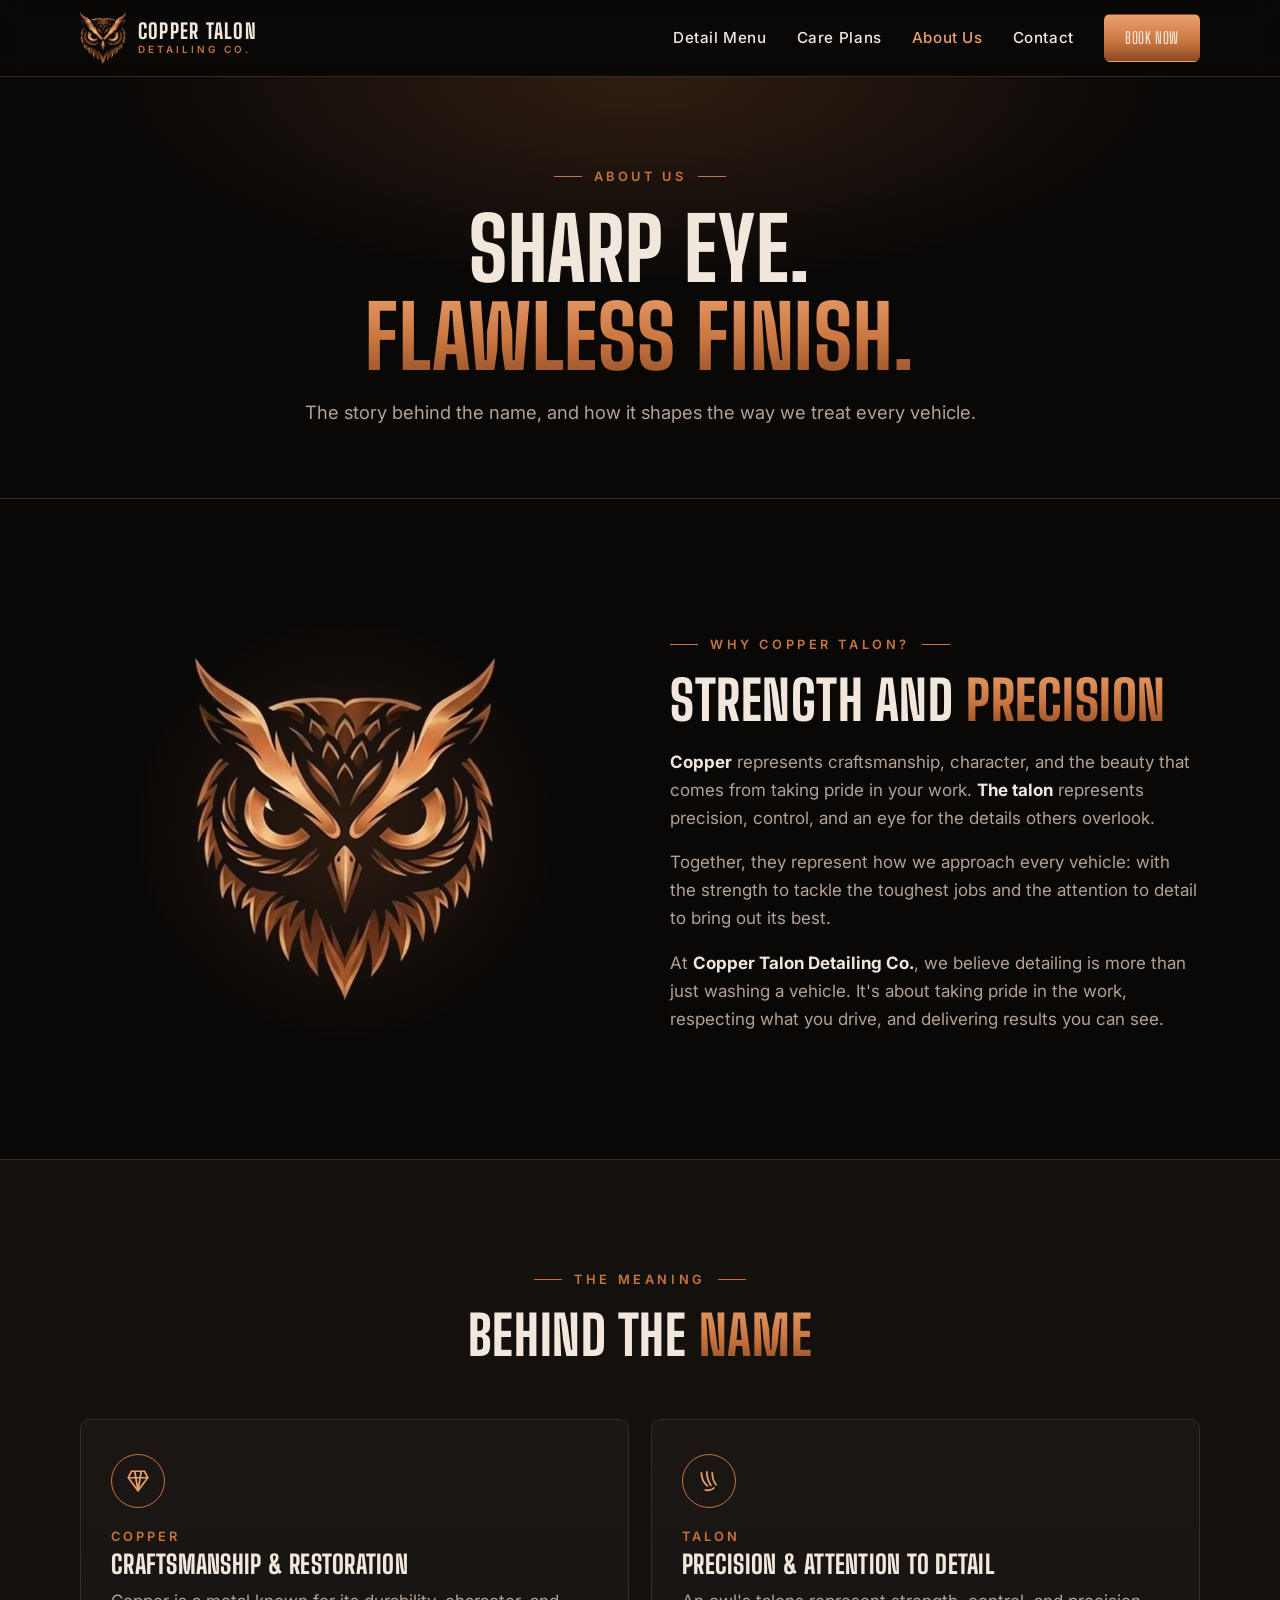
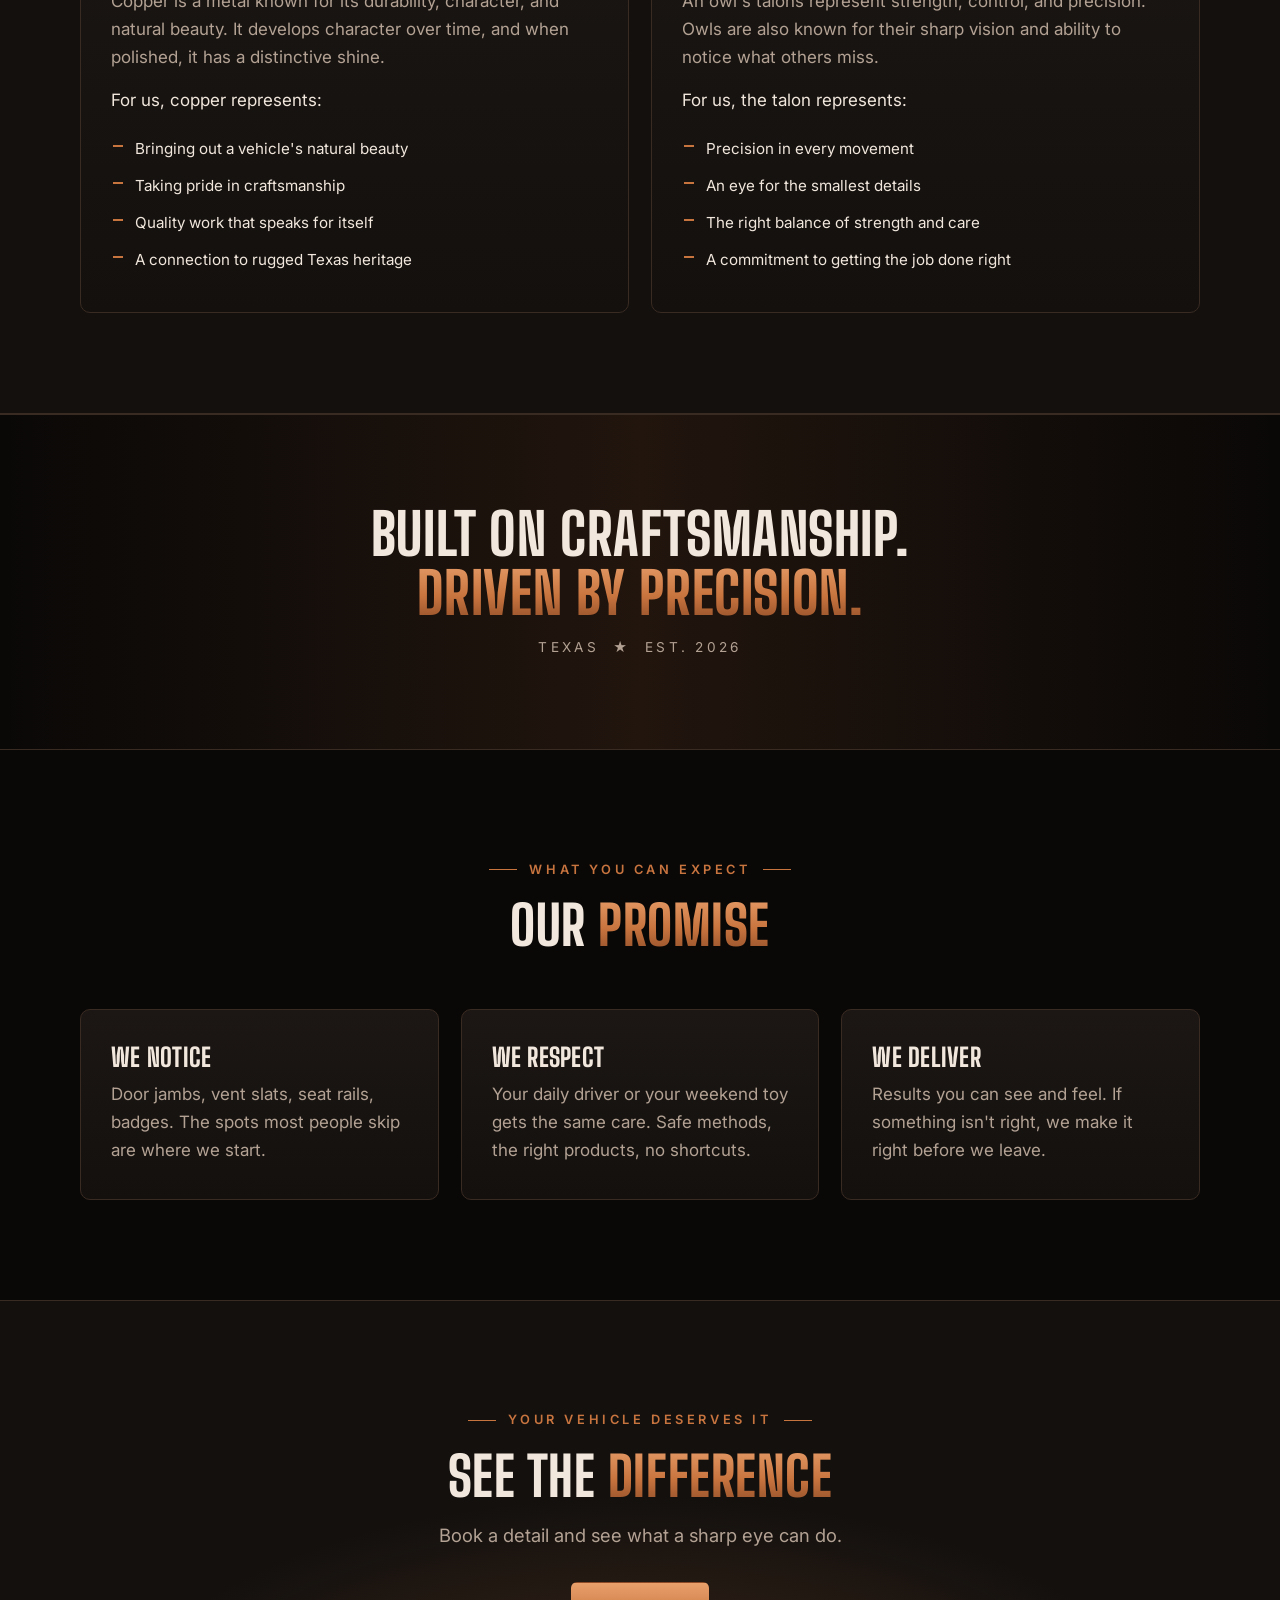
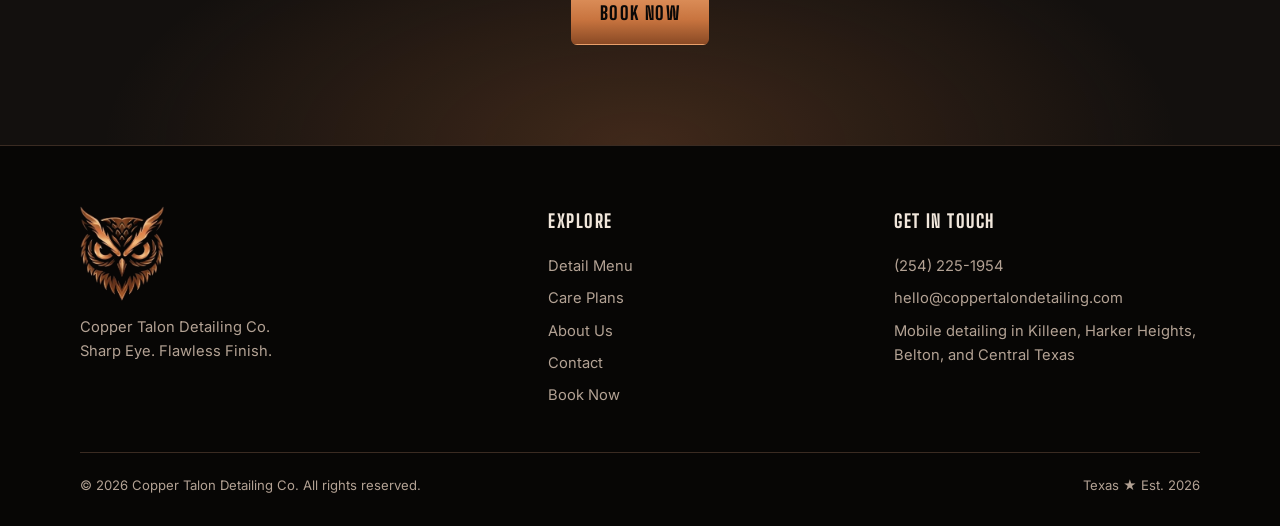
==== about/index.html @ b8c32482 "Switch to clean URLs and add local SEO Move each page into its own folder (/pricing/, /care-plans/, " ====
<!doctype html>
<html lang="en">
<head>
<meta charset="UTF-8">
<meta name="viewport" content="width=device-width, initial-scale=1.0">
<title>About Us | Copper Talon Detailing Co. | Killeen Mobile Detailing</title>
<meta name="description" content="The story behind Copper Talon Detailing Co., a mobile detailing company serving Killeen, Harker Heights, Belton, and Central Texas. Built on craftsmanship. Driven by precision.">
<link rel="canonical" href="https://coppertalondetailing.com/about/">
<meta property="og:url" content="https://coppertalondetailing.com/about/">
<meta property="og:title" content="About Us | Copper Talon Detailing Co. | Killeen Mobile Detailing">
<meta property="og:description" content="The story behind Copper Talon Detailing Co., a mobile detailing company serving Killeen, Harker Heights, Belton, and Central Texas. Built on craftsmanship. Driven by precision.">
<meta property="og:image" content="https://coppertalondetailing.com/assets/og-image.jpg">
<meta property="og:type" content="website">
<meta name="twitter:card" content="summary_large_image">
<meta name="theme-color" content="#0a0807">
<link rel="icon" href="/favicon.ico" sizes="any">
<link rel="icon" type="image/png" sizes="32x32" href="/assets/favicon-32.png">
<link rel="icon" type="image/png" sizes="16x16" href="/assets/favicon-16.png">
<link rel="apple-touch-icon" href="/assets/apple-touch-icon.png">
<link rel="preconnect" href="https://fonts.googleapis.com">
<link rel="preconnect" href="https://fonts.gstatic.com" crossorigin>
<link href="https://fonts.googleapis.com/css2?family=Big+Shoulders+Display:wght@700;800&family=Inter:wght@400;500;600&display=swap" rel="stylesheet">
<link rel="stylesheet" href="/css/style.css">
</head>
<body>

<header class="site-header">
  <div class="wrap header-inner">
    <a class="brand" href="/">
      <img src="/assets/logo-icon.webp" alt="Copper Talon owl icon" width="46" height="52">
      <span>COPPER TALON<small>DETAILING CO.</small></span>
    </a>
    <nav class="nav" id="nav">
      <a href="/pricing/">Detail Menu</a>
      <a href="/care-plans/">Care Plans</a>
      <a href="/about/" aria-current="page">About Us</a>
      <a href="/contact/">Contact</a>
      <a href="/book/" class="btn btn-copper">Book Now</a>
    </nav>
    <button class="nav-toggle" id="navToggle" aria-label="Toggle menu" aria-expanded="false" aria-controls="nav">
      <span></span><span></span><span></span>
    </button>
  </div>
</header>

<main>

  <section class="page-hero">
    <div class="wrap">
      <div class="eyebrow">About Us</div>
      <h1>Sharp Eye.<br><span class="copper-text">Flawless Finish.</span></h1>
      <p class="lead">The story behind the name, and how it shapes the way we treat every vehicle.</p>
    </div>
  </section>

  <!-- Why Copper Talon -->
  <section>
    <div class="wrap split">
      <div class="emblem reveal">
        <img src="/assets/logo-icon.webp" alt="Copper Talon owl icon" width="423" height="480" loading="lazy">
      </div>
      <div class="reveal">
        <div class="eyebrow">Why Copper Talon?</div>
        <h2>Strength and <span class="copper-text">Precision</span></h2>
        <p><strong>Copper</strong> represents craftsmanship, character, and the beauty that comes from taking pride in your work. <strong>The talon</strong> represents precision, control, and an eye for the details others overlook.</p>
        <p>Together, they represent how we approach every vehicle: with the strength to tackle the toughest jobs and the attention to detail to bring out its best.</p>
        <p>At <strong>Copper Talon Detailing Co.</strong>, we believe detailing is more than just washing a vehicle. It's about taking pride in the work, respecting what you drive, and delivering results you can see.</p>
      </div>
    </div>
  </section>

  <!-- Meaning -->
  <section class="alt">
    <div class="wrap">
      <div class="section-head center reveal">
        <div class="eyebrow">The Meaning</div>
        <h2>Behind the <span class="copper-text">Name</span></h2>
      </div>
      <div class="meaning">
        <article class="card reveal">
          <div class="icon"><svg viewBox="0 0 24 24" fill="none" stroke="currentColor" stroke-width="1.6"><path d="M6 3h12l3 6-9 12L3 9z"/><path d="M3 9h18M9 3l3 18M15 3l-3 18"/></svg></div>
          <h3><small>Copper</small>Craftsmanship &amp; Restoration</h3>
          <p>Copper is a metal known for its durability, character, and natural beauty. It develops character over time, and when polished, it has a distinctive shine.</p>
          <p style="margin-top:14px;color:var(--cream)">For us, copper represents:</p>
          <ul>
            <li>Bringing out a vehicle's natural beauty</li>
            <li>Taking pride in craftsmanship</li>
            <li>Quality work that speaks for itself</li>
            <li>A connection to rugged Texas heritage</li>
          </ul>
        </article>
        <article class="card reveal">
          <div class="icon"><svg viewBox="0 0 24 24" fill="none" stroke="currentColor" stroke-width="1.6"><path d="M5 4c0 6 2 10 6 13M10 3c0 6 1.5 10 4 13.5M15 4c0 5 1 9 4 12"/><path d="M8 20c2 1 6 1 9-2"/></svg></div>
          <h3><small>Talon</small>Precision &amp; Attention to Detail</h3>
          <p>An owl's talons represent strength, control, and precision. Owls are also known for their sharp vision and ability to notice what others miss.</p>
          <p style="margin-top:14px;color:var(--cream)">For us, the talon represents:</p>
          <ul>
            <li>Precision in every movement</li>
            <li>An eye for the smallest details</li>
            <li>The right balance of strength and care</li>
            <li>A commitment to getting the job done right</li>
          </ul>
        </article>
      </div>
    </div>
  </section>

  <div class="band">
    <div class="wrap reveal">
      <h2>Built on craftsmanship.<br><span class="copper-text">Driven by precision.</span></h2>
      <p>Texas &nbsp;★&nbsp; Est. 2026</p>
    </div>
  </div>

  <!-- Values -->
  <section>
    <div class="wrap">
      <div class="section-head center reveal">
        <div class="eyebrow">What You Can Expect</div>
        <h2>Our <span class="copper-text">Promise</span></h2>
      </div>
      <div class="grid-3">
        <div class="card reveal">
          <h3>We Notice</h3>
          <p>Door jambs, vent slats, seat rails, badges. The spots most people skip are where we start.</p>
        </div>
        <div class="card reveal">
          <h3>We Respect</h3>
          <p>Your daily driver or your weekend toy gets the same care. Safe methods, the right products, no shortcuts.</p>
        </div>
        <div class="card reveal">
          <h3>We Deliver</h3>
          <p>Results you can see and feel. If something isn't right, we make it right before we leave.</p>
        </div>
      </div>
    </div>
  </section>

  <section class="cta">
    <div class="wrap reveal">
      <div class="eyebrow">Your Vehicle Deserves It</div>
      <h2>See the <span class="copper-text">Difference</span></h2>
      <p class="lead">Book a detail and see what a sharp eye can do.</p>
      <a href="/book/" class="btn btn-copper">Book Now</a>
    </div>
  </section>

</main>

<footer class="site-footer">
  <div class="wrap">
    <div class="footer-grid">
      <div class="footer-brand">
        <img src="/assets/logo-icon.webp" alt="Copper Talon owl icon" width="84" height="95" loading="lazy">
        <p>Copper Talon Detailing Co.<br>Sharp Eye. Flawless Finish.</p>
      </div>
      <div>
        <h4>Explore</h4>
        <ul>
          <li><a href="/pricing/">Detail Menu</a></li>
          <li><a href="/care-plans/">Care Plans</a></li>
          <li><a href="/about/">About Us</a></li>
          <li><a href="/contact/">Contact</a></li>
          <li><a href="/book/">Book Now</a></li>
        </ul>
      </div>
      <div>
        <h4>Get in Touch</h4>
        <ul>
          <li><a href="tel:+12542251954">(254) 225-1954</a></li>
          <li><a href="mailto:hello@coppertalondetailing.com">hello@coppertalondetailing.com</a></li>
          <li>Mobile detailing in Killeen, Harker Heights, Belton, and Central Texas</li>
        </ul>
      </div>
    </div>
    <div class="footer-bottom">
      <span>© <span data-year>2026</span> Copper Talon Detailing Co. All rights reserved.</span>
      <span>Texas ★ Est. 2026</span>
    </div>
  </div>
</footer>

<script src="/js/main.js"></script>
</body>
</html>
---- css/style.css ----
/* Copper Talon Detailing Co. */
:root {
  --black: #0a0807;
  --coal: #13100e;
  --char: #1c1714;
  --line: #3a2b22;
  --copper: #c8743f;
  --copper-hi: #e9a06b;
  --copper-lo: #8a4a25;
  --cream: #f1e7dc;
  --muted: #b3a294;
  --radius: 10px;
  --wrap: 1160px;
  --display: "Big Shoulders Display", "Oswald", Impact, sans-serif;
  --body: "Inter", system-ui, -apple-system, Segoe UI, Roboto, sans-serif;
}

* { box-sizing: border-box; margin: 0; padding: 0; }
html { scroll-behavior: smooth; }
body {
  background: var(--black);
  color: var(--cream);
  font-family: var(--body);
  font-size: 17px;
  line-height: 1.65;
  -webkit-font-smoothing: antialiased;
}
img { max-width: 100%; height: auto; display: block; }
a { color: var(--copper-hi); text-decoration: none; }
a:hover { color: var(--cream); }

.wrap { width: 100%; max-width: var(--wrap); margin: 0 auto; padding: 0 20px; }

/* Type */
h1, h2, h3 {
  font-family: var(--display);
  font-weight: 800;
  line-height: 1.02;
  letter-spacing: 0.01em;
  text-transform: uppercase;
}
h1 { font-size: clamp(2.8rem, 7vw, 5.4rem); }
h2 { font-size: clamp(2.2rem, 4.6vw, 3.4rem); }
h3 { font-size: 1.6rem; }
.copper-text {
  background: linear-gradient(180deg, var(--copper-hi) 0%, var(--copper) 55%, var(--copper-lo) 100%);
  -webkit-background-clip: text;
  background-clip: text;
  color: transparent;
}
.eyebrow {
  display: inline-flex;
  align-items: center;
  gap: 12px;
  font-size: 0.8rem;
  font-weight: 600;
  letter-spacing: 0.28em;
  text-transform: uppercase;
  color: var(--copper);
  margin-bottom: 18px;
}
.eyebrow::before, .eyebrow::after { content: ""; width: 28px; height: 1px; background: var(--copper); }
.lead { font-size: 1.15rem; color: var(--muted); max-width: 60ch; }
.center { text-align: center; }
.center .lead { margin: 0 auto; }

/* Buttons */
.btn {
  display: inline-flex;
  align-items: center;
  justify-content: center;
  gap: 10px;
  padding: 15px 28px;
  border-radius: 6px;
  font-family: var(--display);
  font-weight: 800;
  font-size: 1.15rem;
  letter-spacing: 0.08em;
  text-transform: uppercase;
  border: 1px solid transparent;
  cursor: pointer;
  transition: transform .2s, background .2s, color .2s, border-color .2s;
}
.btn-copper { background: linear-gradient(180deg, var(--copper-hi), var(--copper) 60%, var(--copper-lo)); color: var(--black); }
.btn-copper:hover { color: var(--black); transform: translateY(-2px); }
.btn-ghost { border-color: var(--copper); color: var(--cream); }
.btn-ghost:hover { background: var(--copper); color: var(--black); }
.btn-soon { border: 1px dashed var(--line); color: var(--muted); cursor: default; }

/* Header */
.site-header {
  position: sticky; top: 0; z-index: 50;
  background: rgba(10, 8, 7, 0.88);
  backdrop-filter: blur(10px);
  border-bottom: 1px solid var(--line);
}
.header-inner { display: flex; align-items: center; justify-content: space-between; height: 76px; }
.brand { display: flex; align-items: center; gap: 12px; color: var(--cream); }
.brand img { width: auto; height: 52px; }
.brand span { font-family: var(--display); font-weight: 800; font-size: 1.3rem; letter-spacing: 0.06em; line-height: 1; }
.brand small { display: block; font-family: var(--body); font-size: 0.62rem; font-weight: 600; letter-spacing: 0.3em; color: var(--copper); margin-top: 4px; }
.nav { display: flex; align-items: center; gap: 30px; }
.nav a { white-space: nowrap; color: var(--cream); font-weight: 500; font-size: 0.95rem; letter-spacing: 0.04em; }
.nav a:hover, .nav a[aria-current="page"] { color: var(--copper-hi); }
.nav .btn { padding: 10px 20px; font-size: 1rem; }
.nav-toggle { display: none; background: none; border: 0; width: 44px; height: 44px; cursor: pointer; }
.nav-toggle span { display: block; width: 26px; height: 2px; margin: 6px auto; background: var(--cream); transition: .25s; }

/* Hero */
.hero {
  position: relative;
  overflow: hidden;
  padding: 90px 0 100px;
  background:
    radial-gradient(ellipse 70% 60% at 75% 45%, rgba(200, 116, 63, 0.22), transparent 70%),
    radial-gradient(ellipse 50% 50% at 10% 100%, rgba(200, 116, 63, 0.08), transparent 70%),
    var(--black);
}
.hero h1 { margin-bottom: 22px; }
.hero .lead { margin-bottom: 34px; }
.hero-actions { display: flex; flex-wrap: wrap; gap: 14px; }
.trust { display: flex; flex-wrap: wrap; gap: 22px; margin-top: 38px; color: var(--muted); font-size: 0.9rem; }
.trust span { display: inline-flex; align-items: center; gap: 8px; }
.trust span::before { content: "★"; color: var(--copper); }

/* Home hero: owl watermark behind the headline */
.hero-watermark {
  isolation: isolate;
  background: radial-gradient(ellipse 55% 60% at 50% 50%, rgba(200, 116, 63, 0.2), transparent 70%), var(--black);
}
.hero-watermark::before {
  content: ""; position: absolute; inset: 0; z-index: -1;
  background: url("../assets/logo-icon.webp") center / auto 88% no-repeat;
  opacity: 0.14; pointer-events: none;
}
.hero-centered { text-align: center; padding: 110px 0 120px; }
.hero-centered .lead { margin: 0 auto 34px; }
.hero-centered .hero-actions, .hero-centered .trust { justify-content: center; }

/* Sections */
section { padding: 100px 0; }
.section-head { margin-bottom: 56px; }
.section-head h2 { margin-bottom: 14px; }
.alt { background: var(--coal); border-top: 1px solid var(--line); border-bottom: 1px solid var(--line); }

/* Cards */
.grid-3 { display: grid; grid-template-columns: repeat(3, 1fr); gap: 22px; }
.grid-2 { display: grid; grid-template-columns: repeat(2, 1fr); gap: 22px; }
.card {
  position: relative;
  background: linear-gradient(180deg, var(--char), var(--coal));
  border: 1px solid var(--line);
  border-radius: var(--radius);
  padding: 34px 30px;
  transition: border-color .25s, transform .25s;
}
.card:hover { border-color: var(--copper-lo); transform: translateY(-4px); }
.card .icon {
  width: 54px; height: 54px;
  display: grid; place-items: center;
  border-radius: 50%;
  border: 1px solid var(--copper);
  color: var(--copper-hi);
  margin-bottom: 22px;
}
.card .icon svg { width: 26px; height: 26px; }
.card h3 { margin-bottom: 10px; }
.card p { color: var(--muted); }
.card ul { list-style: none; margin-top: 16px; }
.card li { padding: 6px 0 6px 24px; position: relative; color: var(--cream); font-size: 0.95rem; }
.card li::before { content: ""; position: absolute; left: 2px; top: 15px; width: 10px; height: 2px; background: var(--copper); }

/* Process */
.steps { display: grid; grid-template-columns: repeat(4, 1fr); gap: 22px; counter-reset: step; }
.step { border-top: 2px solid var(--copper); padding-top: 22px; }
.step::before {
  counter-increment: step;
  content: "0" counter(step);
  display: block;
  font-family: var(--display); font-weight: 800; font-size: 2.6rem; line-height: 1;
  color: var(--copper); margin-bottom: 12px;
}
.step h3 { font-size: 1.4rem; margin-bottom: 8px; }
.step p { color: var(--muted); font-size: 0.95rem; }

/* Split */
.split { display: grid; grid-template-columns: 1fr 1fr; gap: 60px; align-items: center; }
.split h2 { margin-bottom: 20px; }
.split p + p { margin-top: 16px; }
.split p { color: var(--muted); }
.split strong { color: var(--cream); }

/* Emblem panel */
.emblem {
  position: relative;
  aspect-ratio: 1;
  border-radius: 50%;
  max-width: 460px; margin: 0 auto; width: 100%;
  background: radial-gradient(circle, rgba(200,116,63,.18), transparent 65%);
  display: grid; place-items: center;
}
.emblem img { width: 66%; }

/* Meaning */
.meaning { display: grid; grid-template-columns: 1fr 1fr; gap: 22px; }
.meaning .card h3 small { display: block; font-family: var(--body); font-size: 0.8rem; font-weight: 600; letter-spacing: 0.24em; color: var(--copper); margin-bottom: 8px; }

/* Quote band */
.band {
  text-align: center;
  padding: 90px 0;
  background:
    linear-gradient(90deg, transparent, rgba(200,116,63,.12), transparent),
    var(--black);
  border-top: 1px solid var(--line);
  border-bottom: 1px solid var(--line);
}
.band h2 { font-size: clamp(2rem, 5vw, 3.6rem); }
.band p { color: var(--muted); margin-top: 14px; letter-spacing: 0.24em; text-transform: uppercase; font-size: 0.85rem; }

/* CTA */
.cta {
  text-align: center;
  background:
    radial-gradient(ellipse 60% 80% at 50% 100%, rgba(200,116,63,.25), transparent 70%),
    var(--coal);
  border-top: 1px solid var(--line);
}
.cta h2 { margin-bottom: 16px; }
.cta .lead { margin: 0 auto 32px; }

/* Page hero */
.page-hero {
  padding: 80px 0 70px;
  text-align: center;
  background: radial-gradient(ellipse 60% 70% at 50% 0%, rgba(200,116,63,.2), transparent 70%), var(--black);
  border-bottom: 1px solid var(--line);
}
.page-hero h1 { margin-bottom: 16px; }
.page-hero .lead { margin: 0 auto; }

/* Contact */
.contact-grid { display: grid; grid-template-columns: 1.3fr 0.7fr; gap: 40px; align-items: start; }
.info { display: flex; flex-direction: column; gap: 18px; }
.info .card { padding: 26px; }
.info .card h3 { font-size: 1.3rem; margin-bottom: 6px; }
.info .card p, .info .card a { font-size: 1rem; overflow-wrap: anywhere; }
.hours { list-style: none; }
.info .card .hours li { padding: 6px 0; }
.info .card .hours li::before { display: none; }
.hours li { display: flex; justify-content: space-between; padding: 6px 0; border-bottom: 1px dashed var(--line); color: var(--muted); font-size: 0.95rem; }
.hours li:last-child { border: 0; }
.hours li span:last-child { color: var(--cream); }

/* FAQ */
.faq { max-width: 820px; margin: 0 auto; }
.faq details { border-bottom: 1px solid var(--line); padding: 20px 0; }
.faq summary { cursor: pointer; font-family: var(--display); font-weight: 800; font-size: 1.35rem; text-transform: uppercase; list-style: none; display: flex; justify-content: space-between; gap: 20px; }
.faq summary::after { content: "+"; color: var(--copper); }
.faq details[open] summary::after { content: "−"; }
.faq summary::-webkit-details-marker { display: none; }
.faq p { color: var(--muted); margin-top: 12px; }

/* Footer */
.site-footer { background: #070605; border-top: 1px solid var(--line); padding: 60px 0 30px; color: var(--muted); font-size: 0.92rem; }
.footer-grid { display: grid; grid-template-columns: 1.4fr 1fr 1fr; gap: 40px; margin-bottom: 40px; }
.site-footer h4 { font-family: var(--display); font-weight: 800; font-size: 1.15rem; letter-spacing: 0.08em; text-transform: uppercase; color: var(--cream); margin-bottom: 14px; }
.site-footer ul { list-style: none; }
.site-footer li { padding: 4px 0; }
.site-footer a { color: var(--muted); }
.site-footer a:hover { color: var(--copper-hi); }
.footer-brand img { width: 84px; margin-bottom: 14px; }
.footer-bottom { border-top: 1px solid var(--line); padding-top: 22px; display: flex; justify-content: space-between; flex-wrap: wrap; gap: 10px; font-size: 0.82rem; }

/* Reveal */
.reveal { opacity: 0; transform: translateY(24px); transition: opacity .7s ease, transform .7s ease; }
.reveal.in { opacity: 1; transform: none; }

/* Responsive */
@media (max-width: 960px) {
  .split, .contact-grid { grid-template-columns: 1fr; }
  .grid-3 { grid-template-columns: 1fr 1fr; }
  .steps { grid-template-columns: 1fr 1fr; }
  .footer-grid { grid-template-columns: 1fr 1fr; }
  .footer-brand { grid-column: 1 / -1; }
}
/* Tap menu below 900px so the nav links never crowd the logo */
@media (max-width: 900px) {
  .nav-toggle { display: block; }
  .nav {
    position: absolute; top: 76px; left: 0; right: 0;
    flex-direction: column; align-items: stretch; gap: 0;
    background: var(--black); border-bottom: 1px solid var(--line);
    padding: 8px 16px 20px;
    display: none;
  }
  .nav.open { display: flex; }
  .nav a { padding: 14px 0; border-bottom: 1px solid var(--line); }
  .nav .btn { margin-top: 14px; border: 0; padding: 14px; }
  .nav-toggle[aria-expanded="true"] span:nth-child(1) { transform: translateY(8px) rotate(45deg); }
  .nav-toggle[aria-expanded="true"] span:nth-child(2) { opacity: 0; }
  .nav-toggle[aria-expanded="true"] span:nth-child(3) { transform: translateY(-8px) rotate(-45deg); }
}
@media (max-width: 760px) {
  body { font-size: 16px; }
  section { padding: 70px 0; }
  .wrap { padding: 0 16px; }
  .hero { padding: 50px 0 70px; }
  .grid-3, .grid-2, .meaning, .steps { grid-template-columns: 1fr; }
  .footer-grid { grid-template-columns: 1fr; }
  .hero-actions .btn { flex: 1 1 100%; }
}
@media (prefers-reduced-motion: reduce) {
  html { scroll-behavior: auto; }
  .reveal { opacity: 1; transform: none; transition: none; }
}

/* Pricing */
.price-grid { display: flex; flex-wrap: wrap; justify-content: center; gap: 22px; align-items: stretch; }
.price-grid > .price-card { width: calc((100% - 44px) / 3); }
.price-card { display: flex; flex-direction: column; }
.price-card.featured { border-color: var(--copper); box-shadow: 0 0 0 1px var(--copper), 0 30px 60px rgba(200,116,63,.12); }
.badge { position: absolute; top: -13px; left: 30px; background: var(--copper); color: var(--black); font-size: 0.72rem; font-weight: 600; letter-spacing: 0.18em; text-transform: uppercase; padding: 4px 12px; border-radius: 999px; }
.price { display: flex; align-items: baseline; gap: 8px; margin: 14px 0 4px; }
.price strong { font-family: var(--display); font-weight: 800; font-size: 3.2rem; line-height: 1; color: var(--copper-hi); }
.price span { color: var(--muted); font-size: 0.9rem; }
.price-alt { color: var(--muted); font-size: 0.9rem; margin-bottom: 6px; }
.price-alt b { color: var(--cream); font-weight: 600; }
.price-card ul { flex: 1; }
.price-card .btn { margin-top: 22px; }
.table-wrap { overflow-x: auto; border: 1px solid var(--line); border-radius: var(--radius); }
.price-table { width: 100%; border-collapse: collapse; min-width: 520px; }
.price-table th, .price-table td { padding: 16px 20px; text-align: left; border-bottom: 1px solid var(--line); }
.price-table th { font-family: var(--display); font-weight: 800; font-size: 1.1rem; letter-spacing: 0.06em; text-transform: uppercase; color: var(--copper); background: var(--char); }
.price-table tr:last-child td { border-bottom: 0; }
.price-table td:not(:first-child) { color: var(--copper-hi); font-weight: 600; white-space: nowrap; }
.price-table td small { display: block; color: var(--muted); font-weight: 400; font-size: 0.85rem; }
.fine { color: var(--muted); font-size: 0.88rem; margin-top: 18px; }
@media (max-width: 960px) { .price-grid > .price-card { width: calc((100% - 22px) / 2); } }
@media (max-width: 760px) { .price-grid > .price-card { width: 100%; } }

/* Contact and booking */
.nav .btn[aria-current="page"] { color: var(--black); }
#book { scroll-margin-top: 76px; }
.booking-frame { margin-bottom: 20px; border: 1px solid var(--line); border-radius: var(--radius); overflow: hidden; background: #fff; }
.booking-frame iframe { display: block; }
.lead-embed { min-width: 0; }

/* Three step row (memberships) */
.steps-3 { grid-template-columns: repeat(3, 1fr); }
@media (max-width: 760px) { .steps-3 { grid-template-columns: 1fr; } }

/* Package and membership pick banner (contact page) */
.pick-banner { margin-bottom: 18px; padding: 14px 18px; border: 1px solid var(--copper); border-radius: var(--radius); background: rgba(200,116,63,.1); color: var(--cream); }
.pick-banner[hidden] { display: none; }
.pick-banner a { margin-left: 6px; white-space: nowrap; }

/* Cross link banner (Detail Menu and Care Plans) */
#packages { scroll-margin-top: 76px; }
.cross-section { padding: 0 0 100px; }
.alt + .cross-section { padding-top: 60px; background: var(--coal); border-bottom: 1px solid var(--line); }
.cross-banner {
  display: flex; align-items: center; justify-content: space-between; gap: 28px;
  padding: 32px 36px; border: 1px solid var(--copper); border-radius: var(--radius);
  background: linear-gradient(90deg, rgba(200,116,63,.14), rgba(200,116,63,.04));
}
.cross-banner h2 { font-size: clamp(1.8rem, 3.4vw, 2.4rem); margin-bottom: 6px; }
.cross-banner p { color: var(--muted); max-width: 56ch; }
.cross-banner .btn { flex-shrink: 0; }
@media (max-width: 760px) {
  .cross-section { padding-bottom: 70px; }
  .cross-banner { flex-direction: column; align-items: flex-start; padding: 26px 20px; }
  .cross-banner .btn { width: 100%; }
}
@media (max-width: 760px) { .hero-watermark::before { background-size: 92% auto; } .hero-centered { padding: 80px 0 90px; } }

/* Service area list (home) */
.area-list { list-style: none; display: flex; flex-wrap: wrap; justify-content: center; gap: 12px; max-width: 820px; margin: 0 auto 26px; }
.area-list li { padding: 10px 18px; border: 1px solid var(--line); border-radius: 999px; background: var(--char); font-weight: 500; }
.area-list li::before { content: "★"; color: var(--copper); margin-right: 8px; }
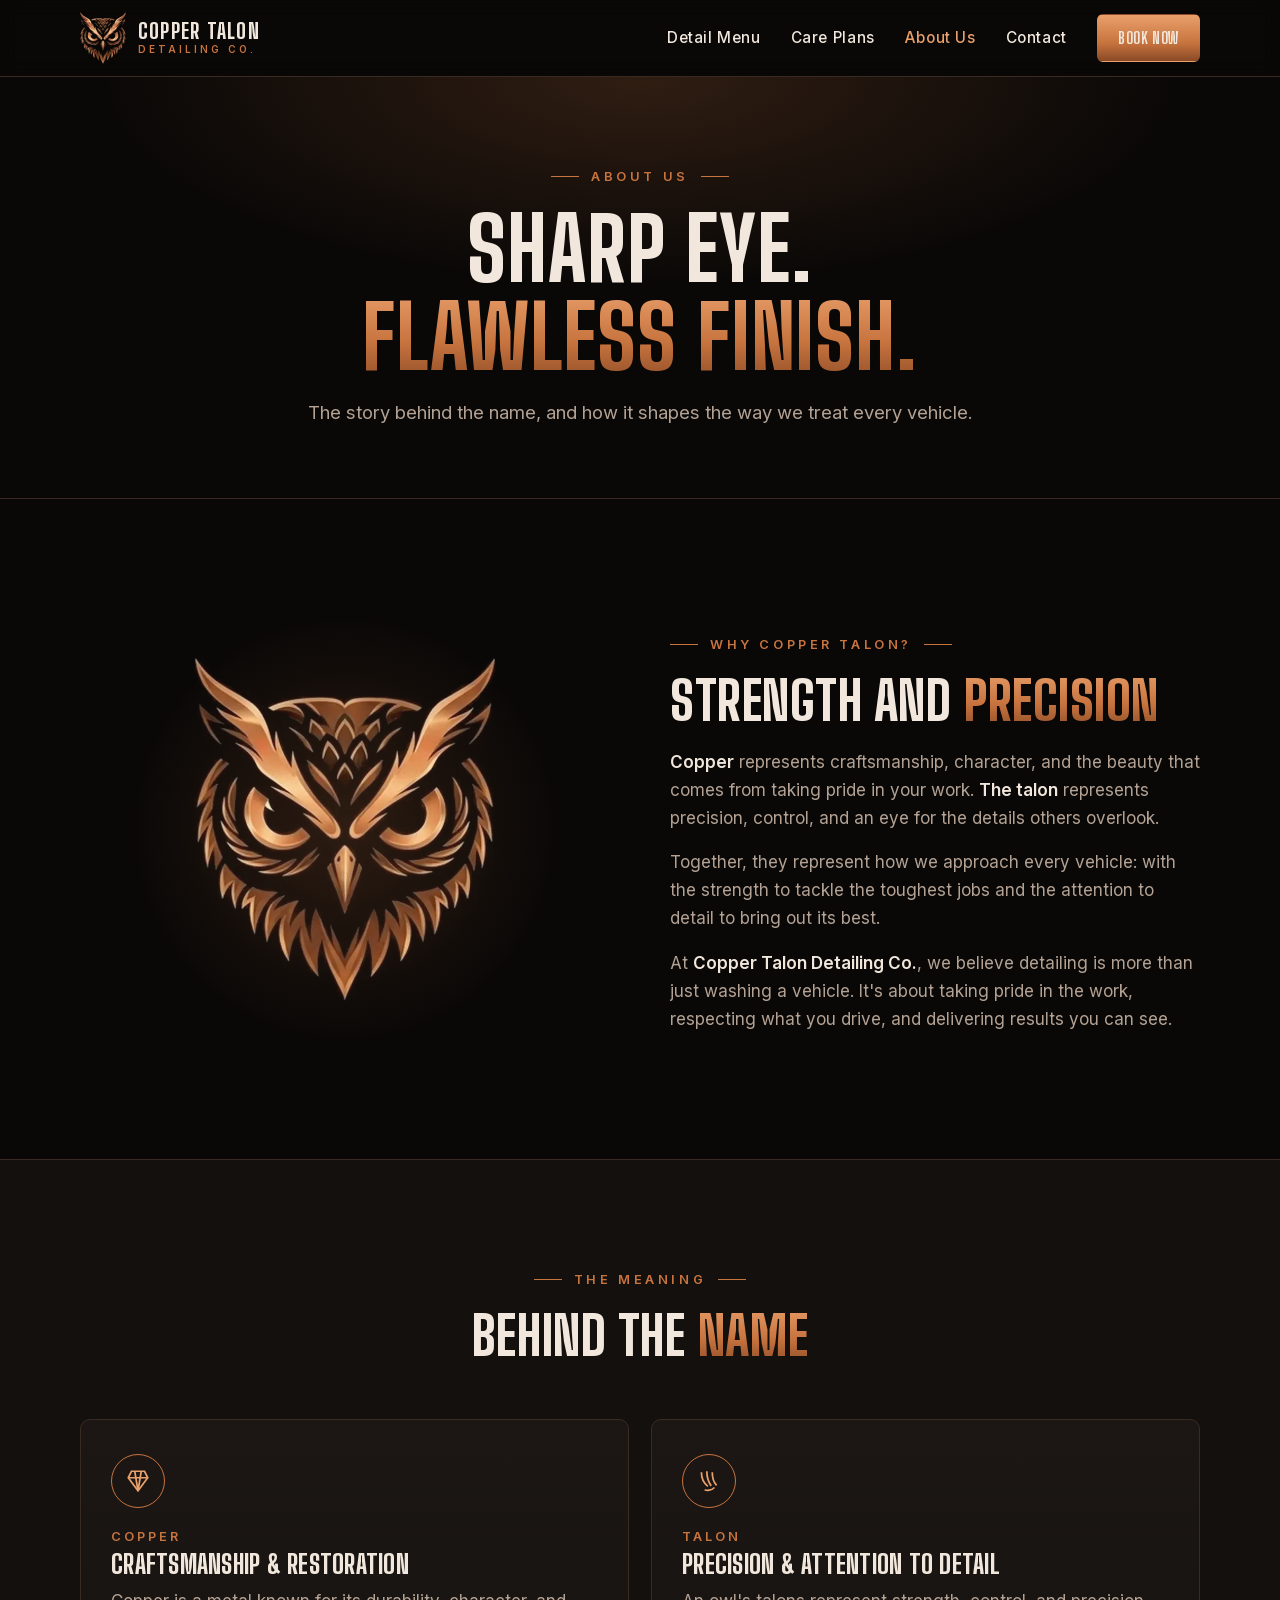
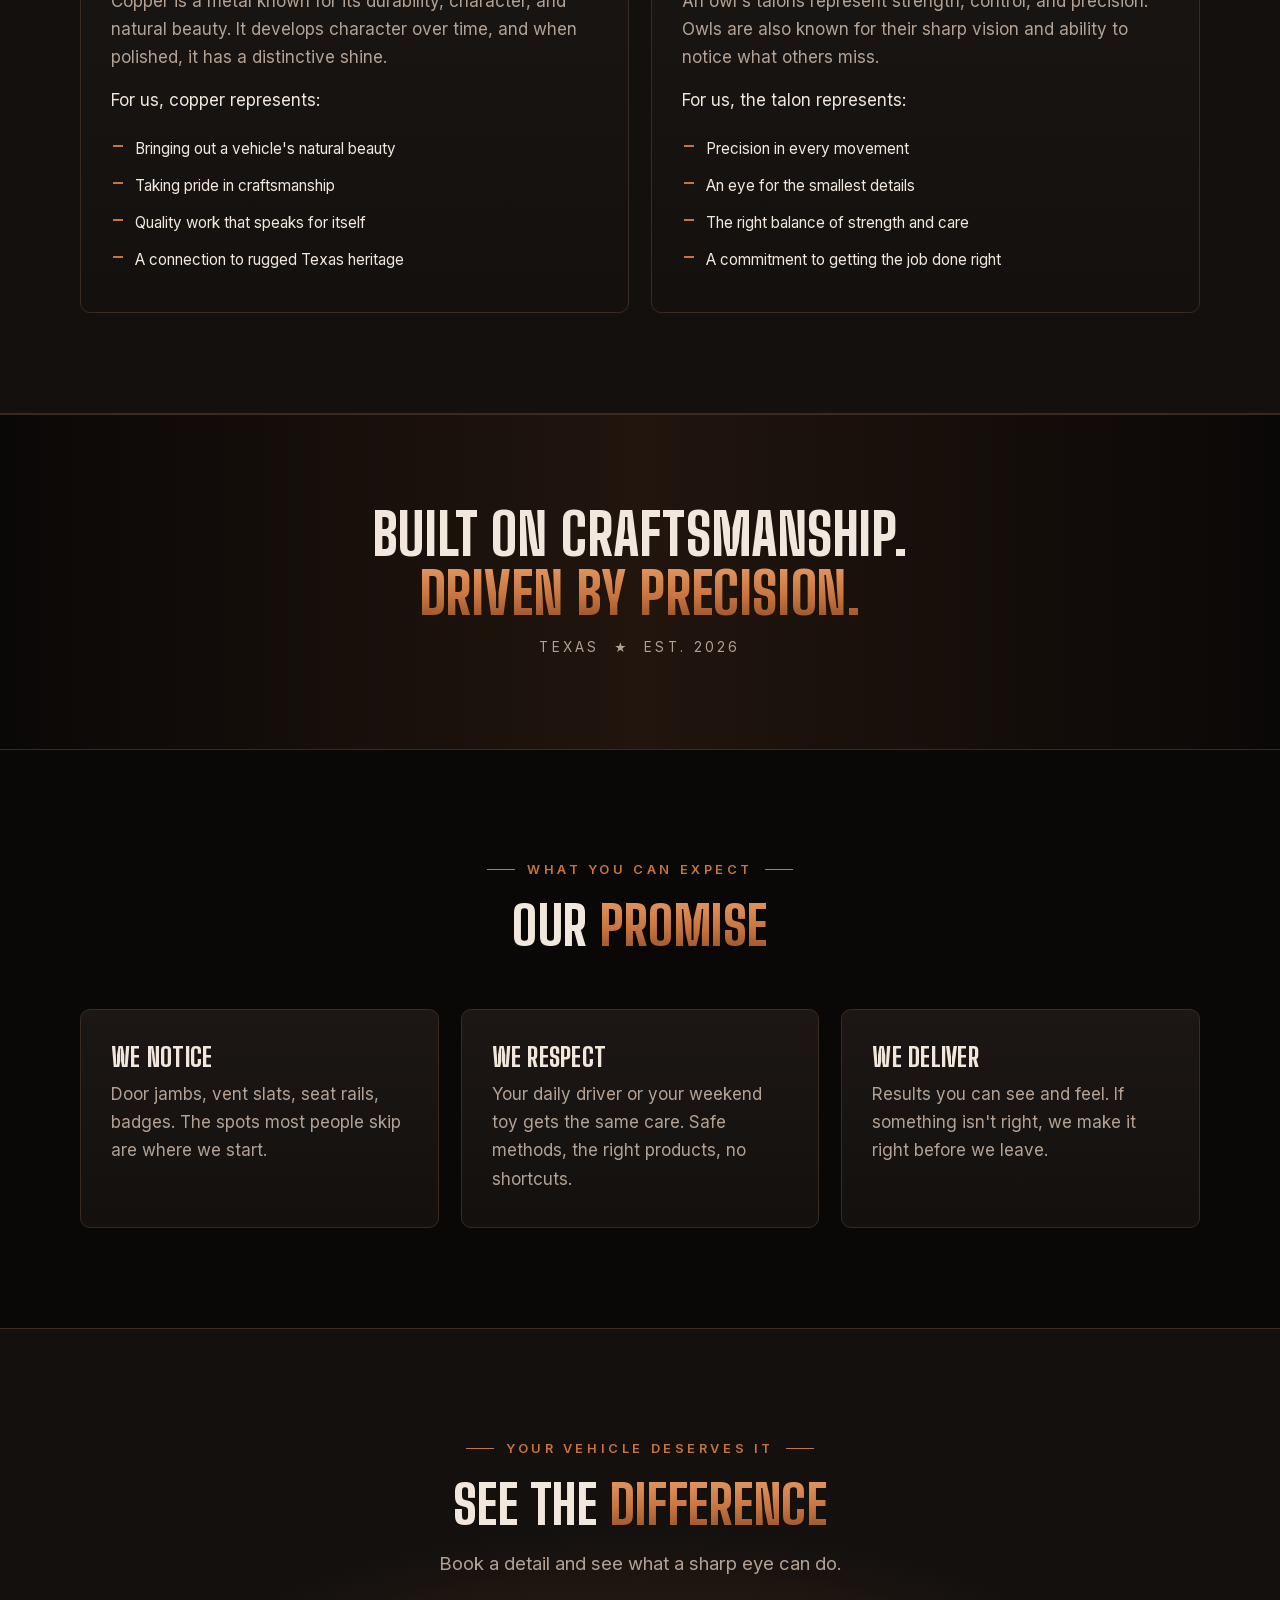
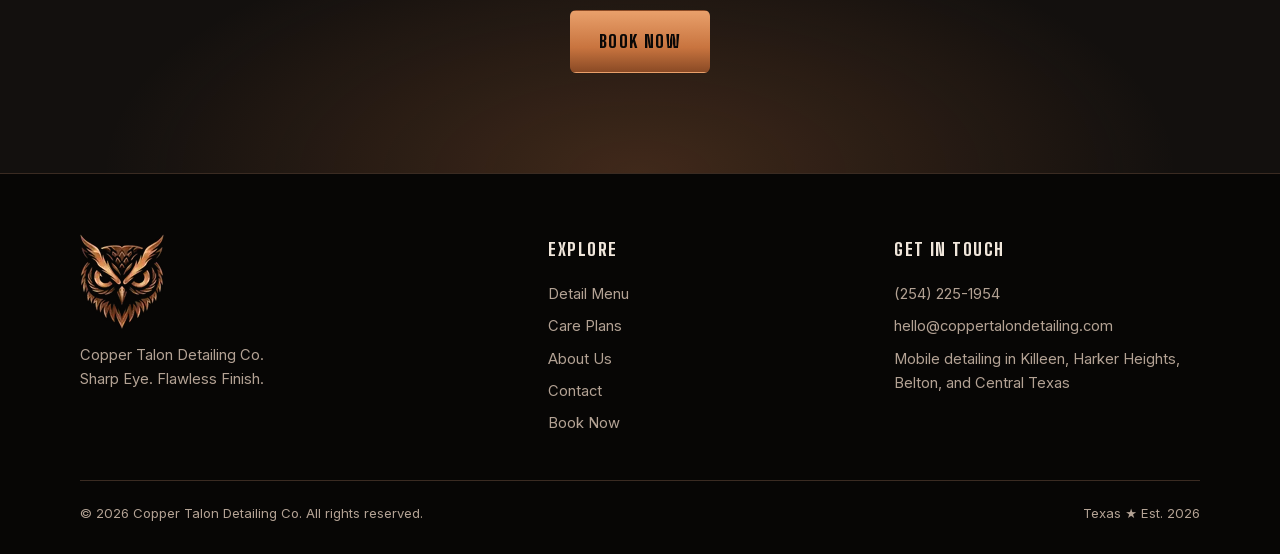
==== commit d63a5cab: "Speed up page loads for Lighthouse Self host the two fonts and preload them, removing the Google Fon" ====
--- a/about/index.html
+++ b/about/index.html
@@ -17,17 +17,16 @@
 <link rel="icon" type="image/png" sizes="32x32" href="/assets/favicon-32.png">
 <link rel="icon" type="image/png" sizes="16x16" href="/assets/favicon-16.png">
 <link rel="apple-touch-icon" href="/assets/apple-touch-icon.png">
-<link rel="preconnect" href="https://fonts.googleapis.com">
-<link rel="preconnect" href="https://fonts.gstatic.com" crossorigin>
-<link href="https://fonts.googleapis.com/css2?family=Big+Shoulders+Display:wght@700;800&family=Inter:wght@400;500;600&display=swap" rel="stylesheet">
-<link rel="stylesheet" href="/css/style.css">
+<link rel="preload" href="/fonts/big-shoulders-display-latin.woff2" as="font" type="font/woff2" crossorigin>
+<link rel="preload" href="/fonts/inter-latin.woff2" as="font" type="font/woff2" crossorigin>
+<link rel="stylesheet" href="/css/style.css?v=20261022">
 </head>
 <body>
 
 <header class="site-header">
   <div class="wrap header-inner">
     <a class="brand" href="/">
-      <img src="/assets/logo-icon.webp" alt="Copper Talon owl icon" width="46" height="52">
+      <img src="/assets/logo-icon-46.webp" srcset="/assets/logo-icon-46.webp 1x, /assets/logo-icon-92.webp 2x" alt="Copper Talon owl icon" width="46" height="52">
       <span>COPPER TALON<small>DETAILING CO.</small></span>
     </a>
     <nav class="nav" id="nav">
@@ -57,7 +56,7 @@
   <section>
     <div class="wrap split">
       <div class="emblem reveal">
-        <img src="/assets/logo-icon.webp" alt="Copper Talon owl icon" width="423" height="480" loading="lazy">
+        <img src="/assets/logo-emblem.webp" alt="Copper Talon owl icon" width="600" height="681" fetchpriority="high">
       </div>
       <div class="reveal">
         <div class="eyebrow">Why Copper Talon?</div>
@@ -151,7 +150,7 @@
   <div class="wrap">
     <div class="footer-grid">
       <div class="footer-brand">
-        <img src="/assets/logo-icon.webp" alt="Copper Talon owl icon" width="84" height="95" loading="lazy">
+        <img src="/assets/logo-icon-84.webp" srcset="/assets/logo-icon-84.webp 1x, /assets/logo-icon-168.webp 2x" alt="Copper Talon owl icon" width="84" height="95" loading="lazy" decoding="async">
         <p>Copper Talon Detailing Co.<br>Sharp Eye. Flawless Finish.</p>
       </div>
       <div>
@@ -180,6 +179,6 @@
   </div>
 </footer>
 
-<script src="/js/main.js"></script>
+<script src="/js/main.js?v=20261022" defer></script>
 </body>
 </html>
--- a/css/style.css
+++ b/css/style.css
@@ -1,4 +1,20 @@
 /* Copper Talon Detailing Co. */
+
+/* Self hosted fonts (Latin subset, variable weight) */
+@font-face {
+  font-family: "Big Shoulders Display";
+  font-style: normal;
+  font-weight: 700 800;
+  font-display: swap;
+  src: url("../fonts/big-shoulders-display-latin.woff2") format("woff2");
+}
+@font-face {
+  font-family: "Inter";
+  font-style: normal;
+  font-weight: 400 600;
+  font-display: swap;
+  src: url("../fonts/inter-latin.woff2") format("woff2");
+}
 :root {
   --black: #0a0807;
   --coal: #13100e;
@@ -130,8 +146,8 @@
 }
 .hero-watermark::before {
   content: ""; position: absolute; inset: 0; z-index: -1;
-  background: url("../assets/logo-icon.webp") center / auto 88% no-repeat;
-  opacity: 0.14; pointer-events: none;
+  background: url("../assets/logo-watermark.webp") center / auto 88% no-repeat;
+  opacity: 0.14; mix-blend-mode: screen; pointer-events: none;
 }
 .hero-centered { text-align: center; padding: 110px 0 120px; }
 .hero-centered .lead { margin: 0 auto 34px; }
@@ -199,7 +215,7 @@
   background: radial-gradient(circle, rgba(200,116,63,.18), transparent 65%);
   display: grid; place-items: center;
 }
-.emblem img { width: 66%; }
+.emblem img { width: 66%; mix-blend-mode: screen; }
 
 /* Meaning */
 .meaning { display: grid; grid-template-columns: 1fr 1fr; gap: 22px; }
